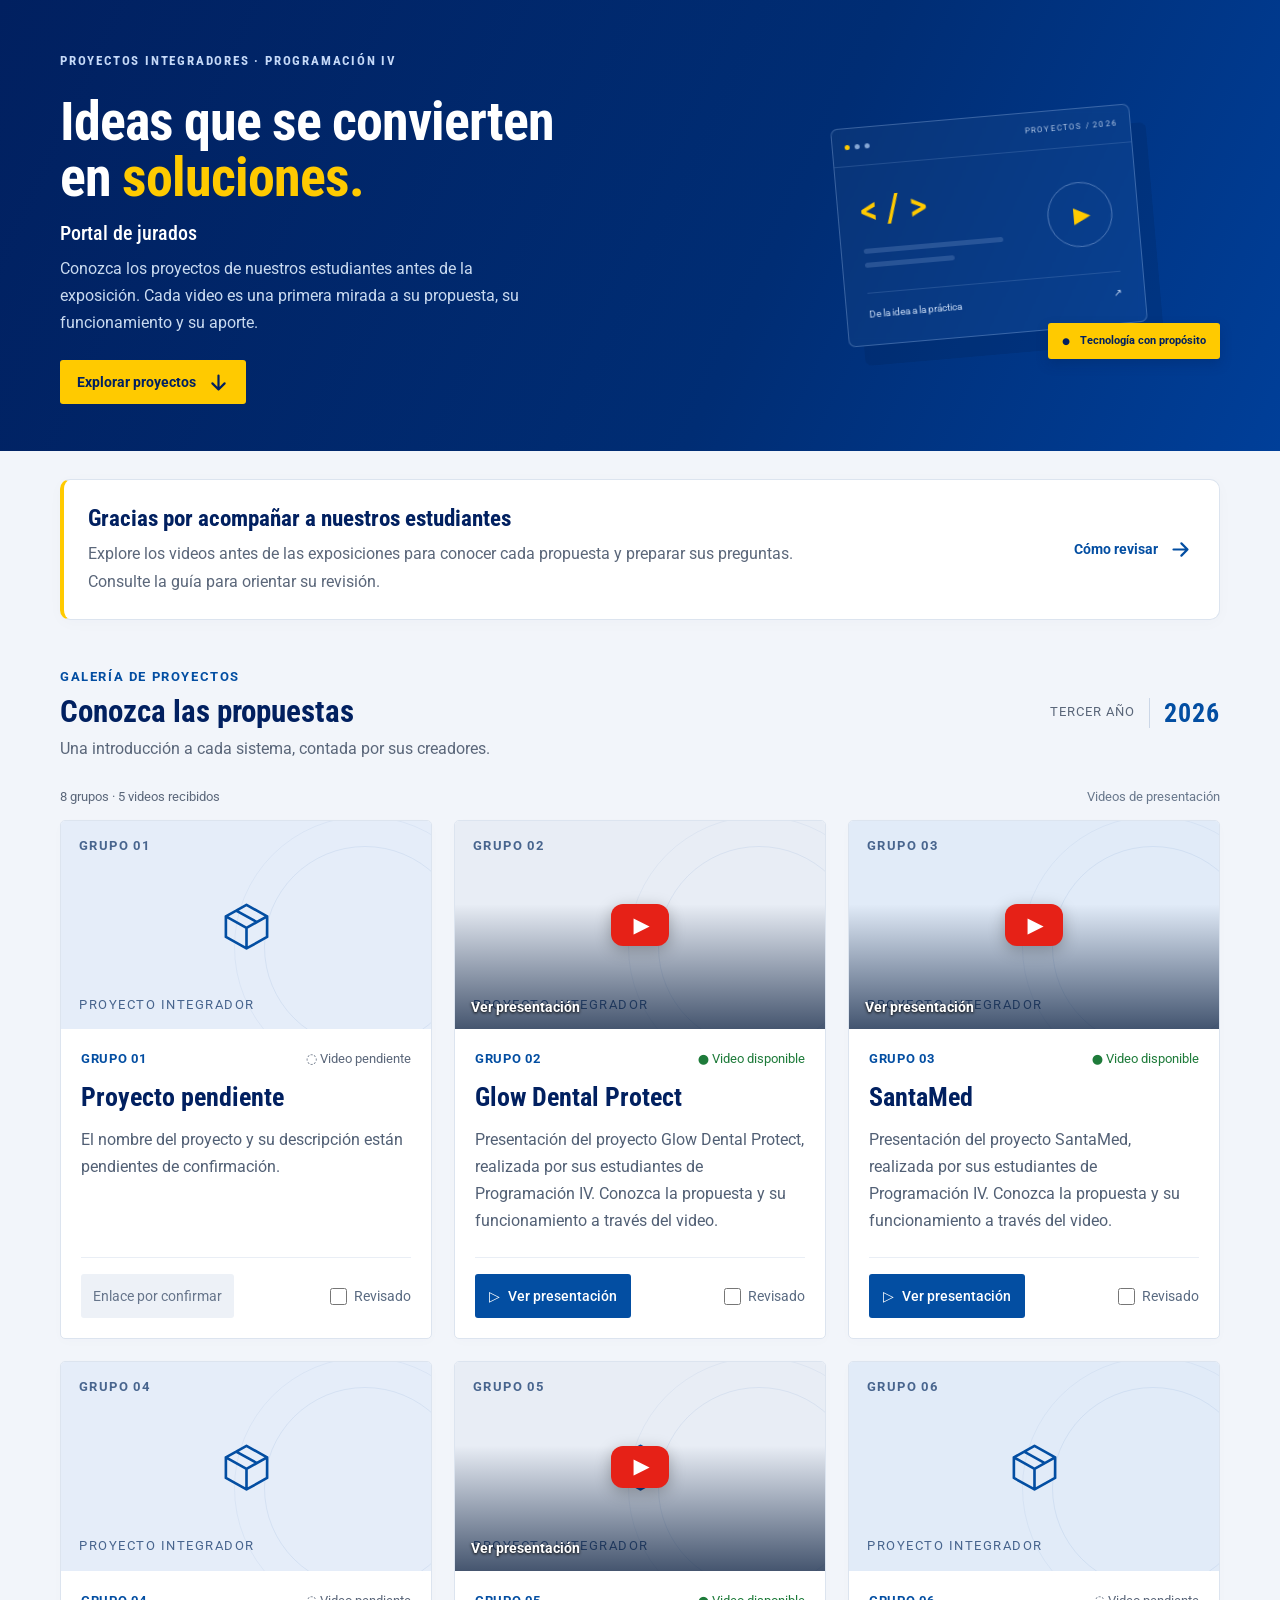
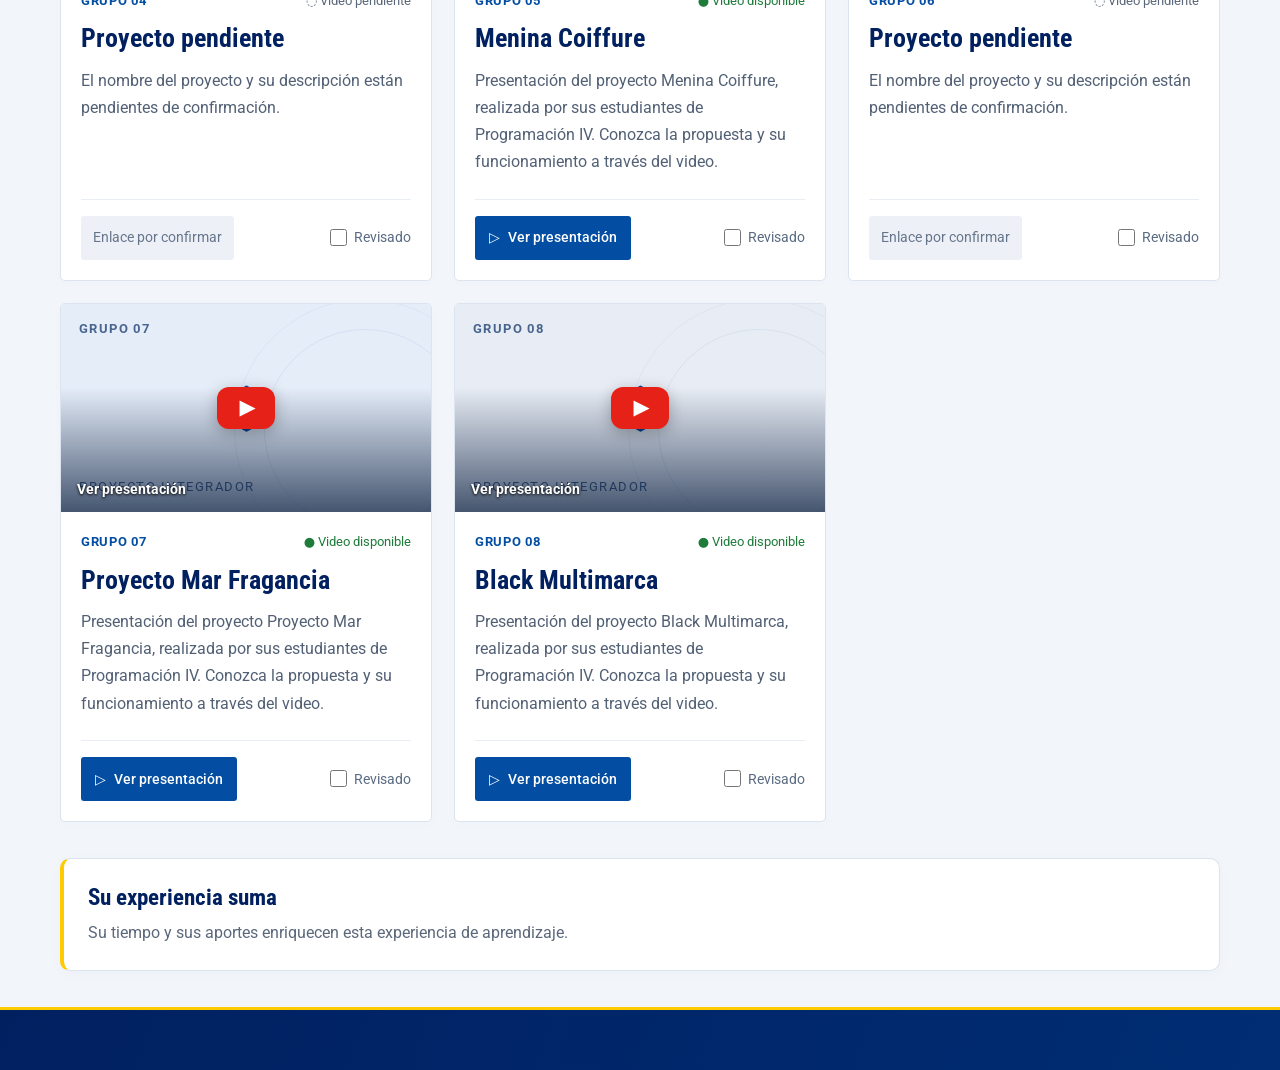
==== index.html @ 8d4a879e "Add files via upload" ====
<!doctype html>
<html lang="es">
  <head>
    <meta charset="utf-8" />
    <meta name="viewport" content="width=device-width,initial-scale=1" />
    <meta name="theme-color" content="#034EA2" />
    <title>Portal de jurados · Programación IV</title>
    <meta
      name="description"
      content="Conozca los proyectos integradores de Programación IV y acceda a los videos de presentación de los estudiantes."
    />
    <link rel="preconnect" href="https://fonts.googleapis.com" />
    <link rel="preconnect" href="https://fonts.gstatic.com" crossorigin />
    <link
      href="https://fonts.googleapis.com/css2?family=Roboto:wght@400;500;700;900&family=Roboto+Condensed:wght@500;700&display=swap"
      rel="stylesheet"
    />
    <link rel="stylesheet" href="style.css" />
    <script src="proyectos.js" defer></script>
    <script src="app.js" defer></script>
  </head>
  <body>
    <a class="skip" href="#proyectos">Ir a los proyectos</a>
    <section class="hero">
      <div class="container hero-in">
        <div class="hero-copy">
          <span class="eyebrow">PROYECTOS INTEGRADORES · PROGRAMACIÓN IV</span>
          <h1>Ideas que se convierten<br />en <em>soluciones.</em></h1>
          <p>Portal de jurados</p>
          <div class="hero-desc">
            Conozca los proyectos de nuestros estudiantes antes de la
            exposición. Cada video es una primera mirada a su propuesta, su
            funcionamiento y su aporte.
          </div>
          <a class="yellow-btn" href="#proyectos"
            >Explorar proyectos
            <svg
              class="button-icon"
              viewBox="0 0 24 24"
              fill="none"
              stroke="currentColor"
              stroke-width="2.5"
              stroke-linecap="round"
              stroke-linejoin="round"
              aria-hidden="true"
              focusable="false"
            >
              <path d="M12 4v16m-7-7 7 7 7-7" /></svg
          ></a>
        </div>
        <div class="hero-art" aria-hidden="true">
          <div class="art-window">
            <div class="window-top">
              <i></i><i></i><i></i><span>PROYECTOS / 2026</span>
            </div>
            <div class="art-content">
              <div class="art-code">&lt; / &gt;</div>
              <div class="art-line long"></div>
              <div class="art-line"></div>
              <div class="art-play">▶</div>
              <div class="art-bottom">
                <span>De la idea a la práctica</span><span>↗</span>
              </div>
            </div>
          </div>
          <div class="art-tag"><span>●</span> Tecnología con propósito</div>
        </div>
      </div>
    </section>
    <main class="container">
      <section class="welcome notice-panel" aria-labelledby="welcomeTitle">
        <div>
          <h2 id="welcomeTitle">
            Gracias por acompañar a nuestros estudiantes
          </h2>
          <p>
            Explore los videos antes de las exposiciones para conocer cada
            propuesta y preparar sus preguntas. Consulte la guía para orientar
            su revisión.
          </p>
        </div>
        <button class="text-button" id="openGuide2">
          Cómo revisar
          <svg
            class="button-icon"
            viewBox="0 0 24 24"
            fill="none"
            stroke="currentColor"
            stroke-width="2.5"
            stroke-linecap="round"
            stroke-linejoin="round"
            aria-hidden="true"
            focusable="false"
          >
            <path d="M4 12h16m-7-7 7 7-7 7" />
          </svg>
        </button>
      </section>
      <section
        id="proyectos"
        class="projects-section"
        aria-labelledby="projectsTitle"
      >
        <div class="section-heading">
          <div>
            <span class="overline">GALERÍA DE PROYECTOS</span>
            <h2 id="projectsTitle">Conozca las propuestas</h2>
            <p>Una introducción a cada sistema, contada por sus creadores.</p>
          </div>
          <span class="edition">TERCER AÑO <span>2026</span></span>
        </div>
        <div class="results-line">
          <span id="resultCount" role="status" aria-live="polite"></span
          ><span>Videos de presentación</span>
        </div>
        <div class="grid" id="grid"></div>
        <div id="empty" class="empty" hidden>
          <span aria-hidden="true">⌕</span>
          <h3 id="emptyTitle">Aún no hay proyectos</h3>
          <p id="emptyText">
            Las presentaciones aparecerán aquí cuando se agreguen.
          </p>
        </div>
      </section>
      <section class="review-note notice-panel" aria-labelledby="thanksTitle">
        <div>
          <h2 id="thanksTitle">Su experiencia suma</h2>
          <p>
            Su tiempo y sus aportes enriquecen esta experiencia de aprendizaje.
          </p>
        </div>
      </section>
    </main>
    <footer>
      <div class="container footer-in">
        <div class="footer-identity"></div>
      </div>
    </footer>
    <dialog id="guide">
      <div class="dialog-head">
        <span class="overline">PORTAL DE JURADOS</span
        ><button class="close" id="closeGuide" aria-label="Cerrar guía">
          ×
        </button>
      </div>
      <h2>Una guía para su revisión</h2>
      <p>
        Estos tres pasos le ayudarán a conocer cada propuesta y preparar sus
        preguntas.
      </p>
      <ol>
        <li>
          <b>Conozca la propuesta.</b><br />Lea la introducción para identificar
          el problema y a quién está dirigida la solución.
        </li>
        <li>
          <b>Explore el video.</b><br />Observe cómo funciona el sistema y qué
          beneficios ofrece.
        </li>
        <li>
          <b>Prepare sus preguntas.</b><br />Considere su utilidad, facilidad de
          uso y aporte para los usuarios o las empresas.
        </li>
      </ol>
      <div class="guide-note">
        No necesita ser especialista en informática. Su perspectiva profesional
        es valiosa para evaluar la aplicación de cada propuesta.
      </div>
      <p class="small">
        La marca «Revisado» es un recordatorio personal que se guarda únicamente
        en este navegador.
      </p>
      <button class="primary-btn" id="doneGuide">
        Entendido, ver proyectos
      </button>
    </dialog>
    <dialog id="videoDialog">
      <div class="dialog-head">
        <span class="overline">VIDEO DE PRESENTACIÓN</span
        ><button class="close" id="closeVideo" aria-label="Cerrar video">
          ×
        </button>
      </div>
      <h2 id="videoTitle"></h2>
      <div id="player"></div>
      <p id="videoDescription"></p>
      <a
        id="youtubeLink"
        target="_blank"
        rel="noopener noreferrer"
        class="primary-btn"
        >Abrir en YouTube ↗</a
      >
      <p class="small">
        Si el video no permite reproducción aquí, ábralo en YouTube.
      </p>
    </dialog>
  </body>
</html>
---- style.css ----
:root {
  --blue: #034ea2;
  --navy: #012060;
  --deep: #002d74;
  --yellow: #ffca00;
  --bg: #f2f5fa;
  --ink: #1a2333;
  --muted: #5b677a;
  --line: #dce4ef;
  --cond: "Roboto Condensed", "Roboto", sans-serif;
  --sans: "Roboto", system-ui, sans-serif;
}
* {
  box-sizing: border-box;
}
html {
  scroll-behavior: smooth;
  scroll-padding-top: 28px;
}
body {
  margin: 0;
  background: var(--bg);
  color: var(--ink);
  font: 15px/1.6 var(--sans);
}
button,
input,
a {
  -webkit-tap-highlight-color: transparent;
}
button,
input {
  font: inherit;
}
button,
a {
  touch-action: manipulation;
}
button {
  cursor: pointer;
}
a {
  color: inherit;
  text-decoration: none;
}
button:focus-visible,
a:focus-visible,
input:focus-visible {
  outline: 3px solid #c88c00;
  outline-offset: 4px;
}
button:disabled {
  cursor: default;
}
button {
  border: 0;
}
button:active:not(:disabled) {
  transform: translateY(1px);
}
[hidden] {
  display: none !important;
}
.container {
  width: min(1160px, calc(100% - 64px));
  margin-inline: auto;
}
.hero {
  background: linear-gradient(115deg, var(--navy), var(--deep) 60%, #003f99);
  color: #fff;
  overflow: hidden;
}
.hero-in {
  min-height: 391px;
  padding-block: 47px;
  display: grid;
  grid-template-columns: 1.4fr 1fr;
  gap: 50px;
  align-items: center;
}
.eyebrow {
  font: 700 12px var(--cond);
  letter-spacing: 1.8px;
  color: #c5d9f8;
}
.hero h1 {
  font: 700 54px/1.04 var(--cond);
  letter-spacing: -1px;
  margin: 21px 0 15px;
}
.hero h1 em {
  font-style: normal;
  color: var(--yellow);
}
.hero-copy > p {
  font: 500 20px var(--cond);
  margin: 0 0 10px;
}
.hero-desc {
  max-width: 490px;
  color: #c9daf0;
  line-height: 1.7;
  font-size: 14px;
}
.yellow-btn {
  display: inline-flex;
  align-items: center;
  gap: 35px;
  background: var(--yellow);
  color: var(--navy);
  font-weight: 700;
  font-size: 13px;
  padding: 11px 17px;
  border-radius: 3px;
  margin-top: 24px;
}
.hero-art {
  height: 280px;
  position: relative;
  display: grid;
  place-items: center;
}
.art-ring {
  position: absolute;
  width: 330px;
  height: 330px;
  border: 40px solid #ffca000b;
  border-radius: 50%;
  right: -65px;
  top: -20px;
}
.art-window {
  width: 300px;
  background: #ffffff08;
  border: 1px solid #91b2e05c;
  border-radius: 7px;
  transform: rotate(-5deg);
  box-shadow: 15px 20px 0 #001c4e30;
  overflow: hidden;
  backdrop-filter: blur(4px);
}
.window-top {
  display: flex;
  gap: 5px;
  align-items: center;
  padding: 12px;
  border-bottom: 1px solid #91b2e033;
}
.window-top i {
  width: 5px;
  height: 5px;
  border-radius: 100%;
  background: #87a8d5;
}
.window-top i:first-child {
  background: var(--yellow);
}
.window-top span {
  font-size: 8px;
  letter-spacing: 1.2px;
  margin-left: auto;
  color: #b3c8e6;
}
.art-content {
  padding: 22px;
  position: relative;
}
.art-code {
  font: 500 39px var(--cond);
  color: var(--yellow);
  margin-bottom: 15px;
}
.art-line {
  height: 5px;
  width: 90px;
  background: #87a8d540;
  border-radius: 5px;
  margin-bottom: 9px;
}
.art-line.long {
  width: 140px;
}
.art-play {
  position: absolute;
  right: 25px;
  top: 35px;
  border: 1px solid #a7c4ed73;
  border-radius: 50%;
  width: 65px;
  height: 65px;
  display: grid;
  place-items: center;
  font-size: 22px;
  padding-left: 4px;
  color: var(--yellow);
}
.art-bottom {
  display: flex;
  justify-content: space-between;
  margin-top: 25px;
  border-top: 1px solid #91b2e033;
  padding-top: 13px;
  color: #c4d7f2;
  font-size: 10px;
}
.art-tag {
  position: absolute;
  bottom: 7px;
  right: 0;
  background: var(--yellow);
  color: var(--navy);
  padding: 9px 14px;
  font-size: 11px;
  font-weight: 700;
  box-shadow: 0 5px 12px #00225644;
  border-radius: 3px;
}
.art-tag span {
  font-size: 9px;
  margin-right: 7px;
}
.welcome {
  margin-top: 28px;
  padding: 21px 24px;
  background: #fff;
  border-left: 4px solid var(--yellow);
  display: flex;
  align-items: center;
  gap: 18px;
  box-shadow: 0 3px 16px #01206006;
  border-radius: 3px;
}
.info-icon {
  background: #e6eef8;
  color: var(--blue);
  width: 36px;
  height: 36px;
  border-radius: 50%;
  flex-shrink: 0;
  display: grid;
  place-items: center;
  font-weight: 700;
  font-family: serif;
  font-size: 20px;
}
.welcome h2 {
  font: 700 20px var(--cond);
  color: var(--navy);
  margin: 0 0 4px;
}
.welcome p {
  font-size: 13px;
  color: var(--muted);
  margin: 0;
  max-width: 740px;
}
.text-button {
  background: none;
  color: var(--blue);
  white-space: nowrap;
  font-size: 12px;
  font-weight: 700;
  margin-left: auto;
}
.text-button span {
  margin-left: 10px;
}
.projects-section {
  padding-top: 43px;
}
.section-heading {
  display: flex;
  justify-content: space-between;
  align-items: center;
  margin-bottom: 24px;
}
.overline {
  font: 700 10px var(--sans);
  letter-spacing: 1.6px;
  color: var(--blue);
}
.section-heading h2 {
  font: 700 31px var(--cond);
  color: var(--navy);
  margin: 5px 0;
}
.section-heading p {
  color: var(--muted);
  font-size: 13px;
  margin: 0;
}
.edition {
  font-size: 10px;
  letter-spacing: 1px;
  color: var(--muted);
  display: flex;
  align-items: center;
  gap: 14px;
}
.edition span {
  border-left: 1px solid #ccd7e7;
  padding-left: 14px;
  font: 700 26px var(--cond);
  color: var(--blue);
}
.demo-note {
  background: #fff8df;
  border: 1px solid #f1df9d;
  border-radius: 3px;
  padding: 11px 14px;
  display: flex;
  gap: 10px;
  color: #6b5300;
  font-size: 12px;
  margin-bottom: 22px;
}
.demo-note > span:first-child {
  font-size: 19px;
  line-height: 1;
}
.toolbar {
  display: flex;
  justify-content: space-between;
  gap: 18px;
  align-items: center;
}
.search {
  position: relative;
  width: 380px;
}
.search svg {
  position: absolute;
  left: 13px;
  top: 14px;
  width: 17px;
  height: 17px;
  color: #63748b;
}
.search input {
  width: 100%;
  padding: 12px 14px 12px 40px;
  border: 1px solid #cdd8e7;
  border-radius: 4px;
  color: var(--ink);
  font-size: 13px;
  background: white;
}
.filters {
  display: flex;
  background: #e6ecf5;
  border-radius: 4px;
  padding: 4px;
  gap: 3px;
}
.filter {
  padding: 8px 16px;
  border-radius: 3px;
  background: transparent;
  color: var(--muted);
  font-size: 12px;
}
.filter.selected {
  background: white;
  color: var(--blue);
  font-weight: 700;
  box-shadow: 0 1px 5px #01206012;
}
.results-line {
  display: flex;
  justify-content: space-between;
  font-size: 11px;
  color: var(--muted);
  margin: 18px 0 13px;
}
.results-line > span:last-child {
  color: #69788c;
}
.grid {
  display: grid;
  grid-template-columns: repeat(3, minmax(0, 1fr));
  gap: 22px;
}
.project-card {
  background: white;
  border: 1px solid var(--line);
  border-radius: 5px;
  overflow: hidden;
  display: flex;
  flex-direction: column;
  box-shadow: 0 3px 12px #01206004;
  transition:
    box-shadow 0.2s,
    transform 0.2s;
}
.project-card:hover {
  box-shadow: 0 8px 25px #01206012;
  transform: translateY(-3px);
}
.project-visual {
  height: 170px;
  background: #e5edf9;
  position: relative;
  display: grid;
  place-items: center;
  color: var(--blue);
  overflow: hidden;
}
.project-visual:after {
  content: "";
  width: 200px;
  height: 200px;
  position: absolute;
  border: 1px solid #034ea214;
  border-radius: 50%;
  right: -35px;
  top: 25px;
}
.project-visual:before {
  content: "";
  width: 260px;
  height: 260px;
  position: absolute;
  border: 1px solid #034ea20e;
  border-radius: 50%;
  right: -65px;
  top: -5px;
}
.visual-2 {
  background: #e8edf5;
}
.visual-0 {
  background: #e1ebf8;
}
.project-number {
  position: absolute;
  top: 15px;
  left: 18px;
  font-size: 9px;
  font-weight: 700;
  letter-spacing: 1.4px;
  color: #48658e;
}
.project-icon {
  width: 55px;
  height: 55px;
  position: relative;
  z-index: 1;
}
.visual-label {
  position: absolute;
  bottom: 14px;
  left: 18px;
  font-size: 9px;
  letter-spacing: 1.5px;
  color: #48658e;
}
.example-tag {
  position: absolute;
  right: 14px;
  top: 13px;
  font-size: 9px;
  color: #4a6487;
  background: #ffffffa6;
  padding: 2px 7px;
  border-radius: 2px;
}
.project-body {
  padding: 20px;
  display: flex;
  flex-direction: column;
  flex: 1;
}
.project-meta {
  font-size: 9px;
  font-weight: 700;
  letter-spacing: 0.7px;
  color: var(--blue);
  display: flex;
  gap: 8px;
  justify-content: space-between;
  align-items: center;
}
.status {
  font-size: 10px;
  letter-spacing: 0;
  font-weight: 400;
  color: var(--muted);
}
.status.available {
  color: #1e7b3a;
}
.project-body h3 {
  font: 700 23px/1.15 var(--cond);
  color: var(--navy);
  margin: 11px 0 8px;
}
.members {
  font-size: 11px;
  color: var(--muted);
  margin: 0 0 16px;
  padding-bottom: 15px;
  border-bottom: 1px solid #e9eef5;
}
.intro {
  font-size: 13px;
  line-height: 1.7;
  margin: 0 0 23px;
  color: #526075;
  flex: 1;
}
.card-actions {
  border-top: 1px solid #e9eef5;
  padding-top: 16px;
  display: flex;
  justify-content: space-between;
  align-items: center;
  gap: 8px;
}
.primary-btn {
  display: inline-flex;
  justify-content: center;
  align-items: center;
  gap: 8px;
  background: var(--blue);
  color: white;
  padding: 10px 14px;
  border-radius: 3px;
  font-size: 12px;
  font-weight: 500;
}
.primary-btn:hover {
  background: var(--deep);
}
.pending-btn {
  border-radius: 3px;
  background: #edf1f7;
  color: #66758b;
  font-size: 11px;
  padding: 10px 12px;
}
.review-checkbox {
  font-size: 11px;
  color: #596a81;
  display: flex;
  align-items: center;
  gap: 5px;
  cursor: pointer;
  white-space: nowrap;
}
.review-checkbox input {
  width: 14px;
  height: 14px;
  accent-color: var(--blue);
  margin: 0;
}
.review-note {
  display: grid;
  grid-template-columns: 1fr 1fr;
  gap: 60px;
  border-top: 1px solid #d7e1ef;
  margin-top: 43px;
  padding: 29px 0 39px;
  align-items: center;
}
.review-note h2 {
  font: 700 23px var(--cond);
  color: var(--navy);
  margin: 6px 0 0;
}
.review-note p {
  color: var(--muted);
  font-size: 13px;
  margin: 0;
}
.empty {
  text-align: center;
  background: #fff;
  border: 1px dashed #c9d6e8;
  border-radius: 5px;
  padding: 40px 20px;
}
.empty > span {
  font-size: 28px;
  color: var(--blue);
}
.empty h3 {
  font: 700 24px var(--cond);
  color: var(--navy);
  margin: 10px;
}
.empty p {
  font-size: 13px;
  color: var(--muted);
}
footer {
  background: var(--navy);
  border-top: 4px solid var(--yellow);
  color: #b5c9e5;
  font-size: 11px;
}
.footer-in {
  display: flex;
  justify-content: space-between;
  align-items: center;
  gap: 25px;
  padding-block: 26px;
}
.footer-in div b {
  display: block;
  font: 700 17px var(--cond);
  color: white;
  margin-bottom: 3px;
}
.footer-year {
  color: var(--yellow);
  padding-left: 15px;
}
dialog {
  color: var(--ink);
  border: 0;
  border-radius: 7px;
  width: min(590px, calc(100% - 32px));
  max-height: 90vh;
  padding: 27px;
  box-shadow: 0 20px 100px #01206055;
}
dialog::backdrop {
  background: #001536aa;
  backdrop-filter: blur(3px);
}
.dialog-head {
  display: flex;
  justify-content: space-between;
  align-items: center;
}
.close {
  background: #edf2f9;
  border-radius: 50%;
  font-size: 24px;
  line-height: 1;
  width: 34px;
  height: 34px;
  color: var(--navy);
}
dialog h2 {
  font: 700 30px var(--cond);
  color: var(--navy);
  margin: 14px 0;
}
dialog p,
dialog li {
  font-size: 14px;
  color: var(--muted);
}
dialog ol {
  padding-left: 23px;
}
dialog li {
  padding-left: 5px;
  margin-bottom: 17px;
}
dialog li b {
  color: var(--navy);
}
.guide-note {
  background: #edf3fb;
  border-left: 3px solid var(--yellow);
  padding: 15px;
  font-size: 13px;
  color: var(--deep);
}
dialog .small {
  font-size: 11px;
}
.skip {
  position: fixed;
  top: -100px;
  background: var(--yellow);
  z-index: 20;
  padding: 10px;
  color: var(--navy);
}
.skip:focus {
  top: 10px;
}
#videoDialog {
  width: min(850px, calc(100% - 32px));
}
#player iframe {
  width: 100%;
  aspect-ratio: 16/9;
  border: 0;
  background: #001536;
  border-radius: 3px;
}
@media (min-width: 1400px) {
  .hero-in {
    padding-block: 57px;
  }
}
@media (max-width: 1000px) {
  .grid {
    grid-template-columns: repeat(2, minmax(0, 1fr));
  }
  .hero-in {
    gap: 20px;
    grid-template-columns: 1.2fr 1fr;
  }
  .hero h1 {
    font-size: 47px;
  }
  .art-window {
    width: 250px;
  }
  .art-tag {
    font-size: 10px;
  }
  .welcome {
    align-items: flex-start;
  }
  .text-button {
    align-self: center;
  }
  .hero-art {
    overflow: hidden;
  }
  .hero-desc {
    font-size: 13px;
  }
  .project-body h3 {
    min-height: 27px;
  }
}
@media (max-width: 680px) {
  .container {
    width: calc(100% - 36px);
  }
  .hero-in {
    display: block;
    min-height: 0;
    padding-block: 34px 38px;
  }
  .hero-art {
    display: none;
  }
  .hero h1 {
    font-size: 46px;
  }
  .eyebrow {
    font-size: 10px;
  }
  .hero-desc {
    max-width: 440px;
  }
  .welcome {
    padding: 17px;
    gap: 11px;
    flex-wrap: wrap;
  }
  .info-icon {
    display: none;
  }
  .welcome h2 {
    font-size: 19px;
  }
  .text-button {
    margin-left: 0;
    padding-left: 0;
  }
  .section-heading h2 {
    font-size: 28px;
  }
  .edition {
    display: none;
  }
  .projects-section {
    padding-top: 32px;
  }
  .toolbar {
    flex-direction: column;
    align-items: stretch;
    gap: 12px;
  }
  .search {
    width: 100%;
  }
  .filters {
    align-self: flex-start;
  }
  .grid {
    grid-template-columns: 1fr;
  }
  .project-visual {
    height: 180px;
  }
  .project-body h3 {
    font-size: 24px;
    min-height: 0;
  }
  .card-actions {
    gap: 15px;
  }
  .review-note {
    grid-template-columns: 1fr;
    gap: 14px;
    padding-block: 25px 30px;
    margin-top: 32px;
  }
  .footer-in {
    align-items: flex-start;
    flex-direction: column;
    gap: 14px;
  }
  .results-line {
    font-size: 10px;
  }
  .project-body {
    padding: 21px;
  }
  .intro {
    font-size: 14px;
  }
  .demo-note {
    font-size: 11px;
  }
  dialog {
    padding: 22px;
  }
}
@media (prefers-reduced-motion: reduce) {
  html {
    scroll-behavior: auto;
  }
  .project-card {
    transition: none;
  }
  .project-card:hover {
    transform: none;
  }
}

/* Miniaturas de YouTube en las tarjetas */
.project-visual.has-thumbnail {
  height: auto;
  aspect-ratio: 16/9;
}
.thumbnail-watch {
  position: absolute;
  inset: 0;
  width: 100%;
  height: 100%;
  padding: 0;
  background: transparent;
  color: white;
  z-index: 2;
  overflow: hidden;
}
.thumbnail-watch:active:not(:disabled) {
  transform: none;
}
.thumbnail-watch:focus-visible {
  outline: 4px solid var(--yellow);
  outline-offset: -4px;
}
.video-thumbnail {
  display: block;
  width: 100%;
  height: 100%;
  object-fit: cover;
}
.thumbnail-shade {
  position: absolute;
  inset: 0;
  background: linear-gradient(transparent 40%, #001536b3);
}
.thumbnail-play {
  position: absolute;
  left: 50%;
  top: 50%;
  transform: translate(-50%, -50%);
  display: grid;
  place-items: center;
  padding-left: 3px;
  width: 58px;
  height: 42px;
  border-radius: 12px;
  background: #e62117;
  color: white;
  font-size: 21px;
  box-shadow: 0 4px 16px #0004;
  transition: background 0.2s;
}
.thumbnail-watch:hover .thumbnail-play {
  background: #ff0000;
}
.thumbnail-caption {
  position: absolute;
  left: 16px;
  bottom: 11px;
  font-size: 12px;
  font-weight: 700;
  text-shadow: 0 1px 3px #000;
}
@media (prefers-reduced-motion: reduce) {
  .thumbnail-play {
    transition: none;
  }
}
.project-visual {
  height: auto;
  aspect-ratio: 16 / 9;
}

/* Lectura y cierre institucional */
body {
  font-size: 16px;
}
.hero-desc,
.welcome p,
.section-heading p,
.intro,
.empty p,
dialog p,
dialog li,
.guide-note {
  font-size: 16px;
  line-height: 1.7;
}
.yellow-btn,
.text-button,
.primary-btn,
.pending-btn,
.review-checkbox,
.thumbnail-caption {
  font-size: 14px;
}
.eyebrow,
.overline,
.edition,
.results-line,
.project-number,
.visual-label,
.project-meta,
.status {
  font-size: 13px;
}
.project-meta {
  flex-wrap: wrap;
  row-gap: 5px;
}
.project-body h3 {
  font-size: 26px;
  line-height: 1.25;
  margin-bottom: 12px;
}
.welcome h2 {
  font-size: 23px;
  line-height: 1.3;
}
dialog .small {
  font-size: 13px;
  line-height: 1.65;
}
.card-actions {
  flex-wrap: wrap;
  row-gap: 14px;
}
.review-checkbox {
  gap: 7px;
}
.review-checkbox input {
  width: 17px;
  height: 17px;
}
.primary-btn,
.pending-btn {
  min-height: 44px;
}
.project-visual {
  height: auto;
  aspect-ratio: 16 / 9;
}
.review-note {
  display: flex;
  align-items: center;
  gap: 22px;
  margin: 44px 0;
  padding: 30px 32px;
  border: 1px solid #dbe5f3;
  border-left: 4px solid var(--yellow);
  border-radius: 10px;
}
.thanks-symbol {
  display: grid;
  place-items: center;
  flex-shrink: 0;
  width: 54px;
  height: 54px;
  border-radius: 50%;
  background: #e0ebfa;
  color: var(--blue);
}
.thanks-symbol svg {
  width: 28px;
  height: 28px;
}
.review-note h2 {
  margin: 0 0 7px;
  font-size: 27px;
  line-height: 1.25;
}
.review-note p {
  font-size: 16px;
  line-height: 1.7;
  max-width: 760px;
}
footer {
  background: linear-gradient(110deg, #012060, #002d74);
  border-top: 0;
  position: relative;
  font-size: 14px;
}
footer::before {
  content: "";
  display: block;
  height: 3px;
  background: #ffca00;
}
.footer-in {
  padding-block: 30px;
  gap: 26px;
}
.footer-identity {
  display: flex;
  align-items: center;
  gap: 16px;
  min-width: 0;
}
.footer-monogram {
  display: grid;
  place-items: center;
  flex-shrink: 0;
  width: 48px;
  height: 48px;
  border-radius: 10px;
  color: var(--yellow);
  font: 700 45px var(--cond);
}
.footer-in .footer-identity b {
  font-size: 23px;
  margin-bottom: 4px;
  letter-spacing: 0.2px;
}
.footer-institution {
  display: block;
  color: #d0def1;
  font-size: 14px;
  line-height: 1.6;
}
.footer-edition {
  display: flex;
  align-items: center;
  flex-shrink: 0;
  gap: 14px;
  color: #e1eaf7;
  font-size: 14px;
}
.footer-year {
  display: inline-flex;
  align-items: center;
  justify-content: center;
  padding: 5px 12px;
  border-radius: 6px;
  color: var(--yellow);
  font-weight: 700;
  font-size: 15px;
}
@media (max-width: 1000px) {
  .footer-in {
    flex-wrap: wrap;
  }
}
@media (max-width: 680px) {
  .review-note {
    align-items: flex-start;
    gap: 15px;
    padding: 24px 20px;
    margin-block: 32px;
  }
  .thanks-symbol {
    width: 40px;
    height: 40px;
  }
  .thanks-symbol svg {
    width: 22px;
    height: 22px;
  }
  .review-note h2 {
    font-size: 25px;
  }
  .footer-in {
    gap: 22px;
    padding-block: 26px;
  }
  .footer-identity {
    align-items: flex-start;
    gap: 13px;
  }
  .footer-institution {
    max-width: 260px;
  }
  .footer-edition {
    flex-wrap: wrap;
  }
}

.yellow-btn,
.text-button {
  display: inline-flex;
  align-items: center;
  justify-content: center;
  gap: 12px;
  line-height: 1.4;
  min-height: 44px;
}
.button-icon {
  display: block;
  width: 21px;
  height: 21px;
  flex: 0 0 21px;
  pointer-events: none;
}

.welcome.notice-panel,
.review-note.notice-panel {
  display: flex;
  align-items: center;
  gap: 18px;
  padding: 24px;
  background: #fff;
  border: 1px solid var(--line);
  border-left: 4px solid var(--yellow);
  border-radius: 10px;
  box-shadow: 0 3px 16px #01206006;
}
.welcome.notice-panel {
  margin: 28px 0 0;
}
.review-note.notice-panel {
  margin: 36px 0;
}
.notice-panel > div:not(.notice-icon) {
  flex: 1;
  min-width: 0;
}
.notice-panel h2 {
  margin: 0 0 6px;
  color: var(--navy);
  font: 700 23px/1.3 var(--cond);
}
.notice-panel p {
  margin: 0;
  font-size: 16px;
  line-height: 1.7;
  color: var(--muted);
  max-width: 740px;
}
.notice-icon {
  display: grid;
  place-items: center;
  flex: 0 0 40px;
  width: 40px;
  height: 40px;
  border-radius: 50%;
  background: #e6eef8;
  color: var(--blue);
}
.notice-icon svg {
  width: 22px;
  height: 22px;
  display: block;
}
.notice-panel .text-button {
  flex-shrink: 0;
  margin-left: auto;
  padding-inline: 4px;
}
@media (max-width: 680px) {
  .welcome.notice-panel,
  .review-note.notice-panel {
    padding: 20px;
    gap: 14px;
    align-items: flex-start;
    flex-wrap: wrap;
  }
  .notice-panel > div:not(.notice-icon) {
    flex-basis: calc(100% - 54px);
  }
  .notice-panel .text-button {
    margin-left: 54px;
  }
  .notice-panel h2 {
    font-size: 23px;
  }
}
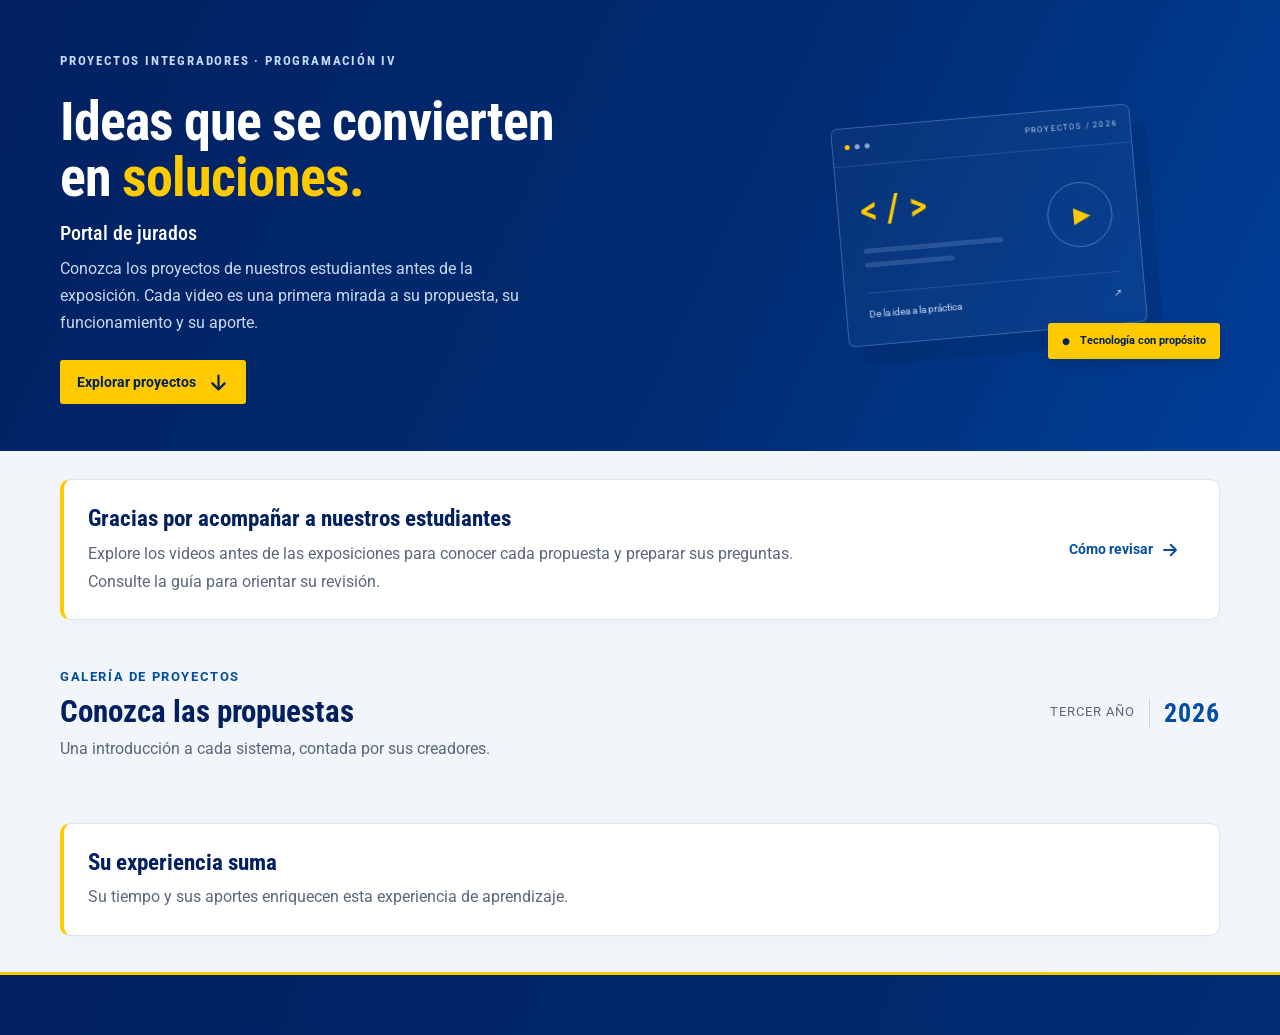
==== commit afb27ba4: "Update index.html" ====
--- a/index.html
+++ b/index.html
@@ -109,10 +109,6 @@
           </div>
           <span class="edition">TERCER AÑO <span>2026</span></span>
         </div>
-        <div class="results-line">
-          <span id="resultCount" role="status" aria-live="polite"></span
-          ><span>Videos de presentación</span>
-        </div>
         <div class="grid" id="grid"></div>
         <div id="empty" class="empty" hidden>
           <span aria-hidden="true">⌕</span>
--- a/style.css
+++ b/style.css
@@ -1203,3 +1203,32 @@
     font-size: 23px;
   }
 }
+.welcome.notice-panel .text-button {
+  display: inline-flex;
+  align-items: center;
+  justify-content: center;
+  gap: 8px;
+  padding: 10px 16px;
+  border-radius: 8px;
+  color: var(--blue);
+  font-size: 14px;
+  font-weight: 700;
+  line-height: 1.4;
+}
+
+.welcome .text-button .button-icon {
+  width: 18px;
+  height: 18px;
+  flex: 0 0 18px;
+}
+
+.welcome .text-button:hover {
+  background: #dfeafb;
+}
+
+@media (max-width: 680px) {
+  .welcome.notice-panel .text-button {
+    margin-left: 0;
+    align-self: flex-start;
+  }
+}
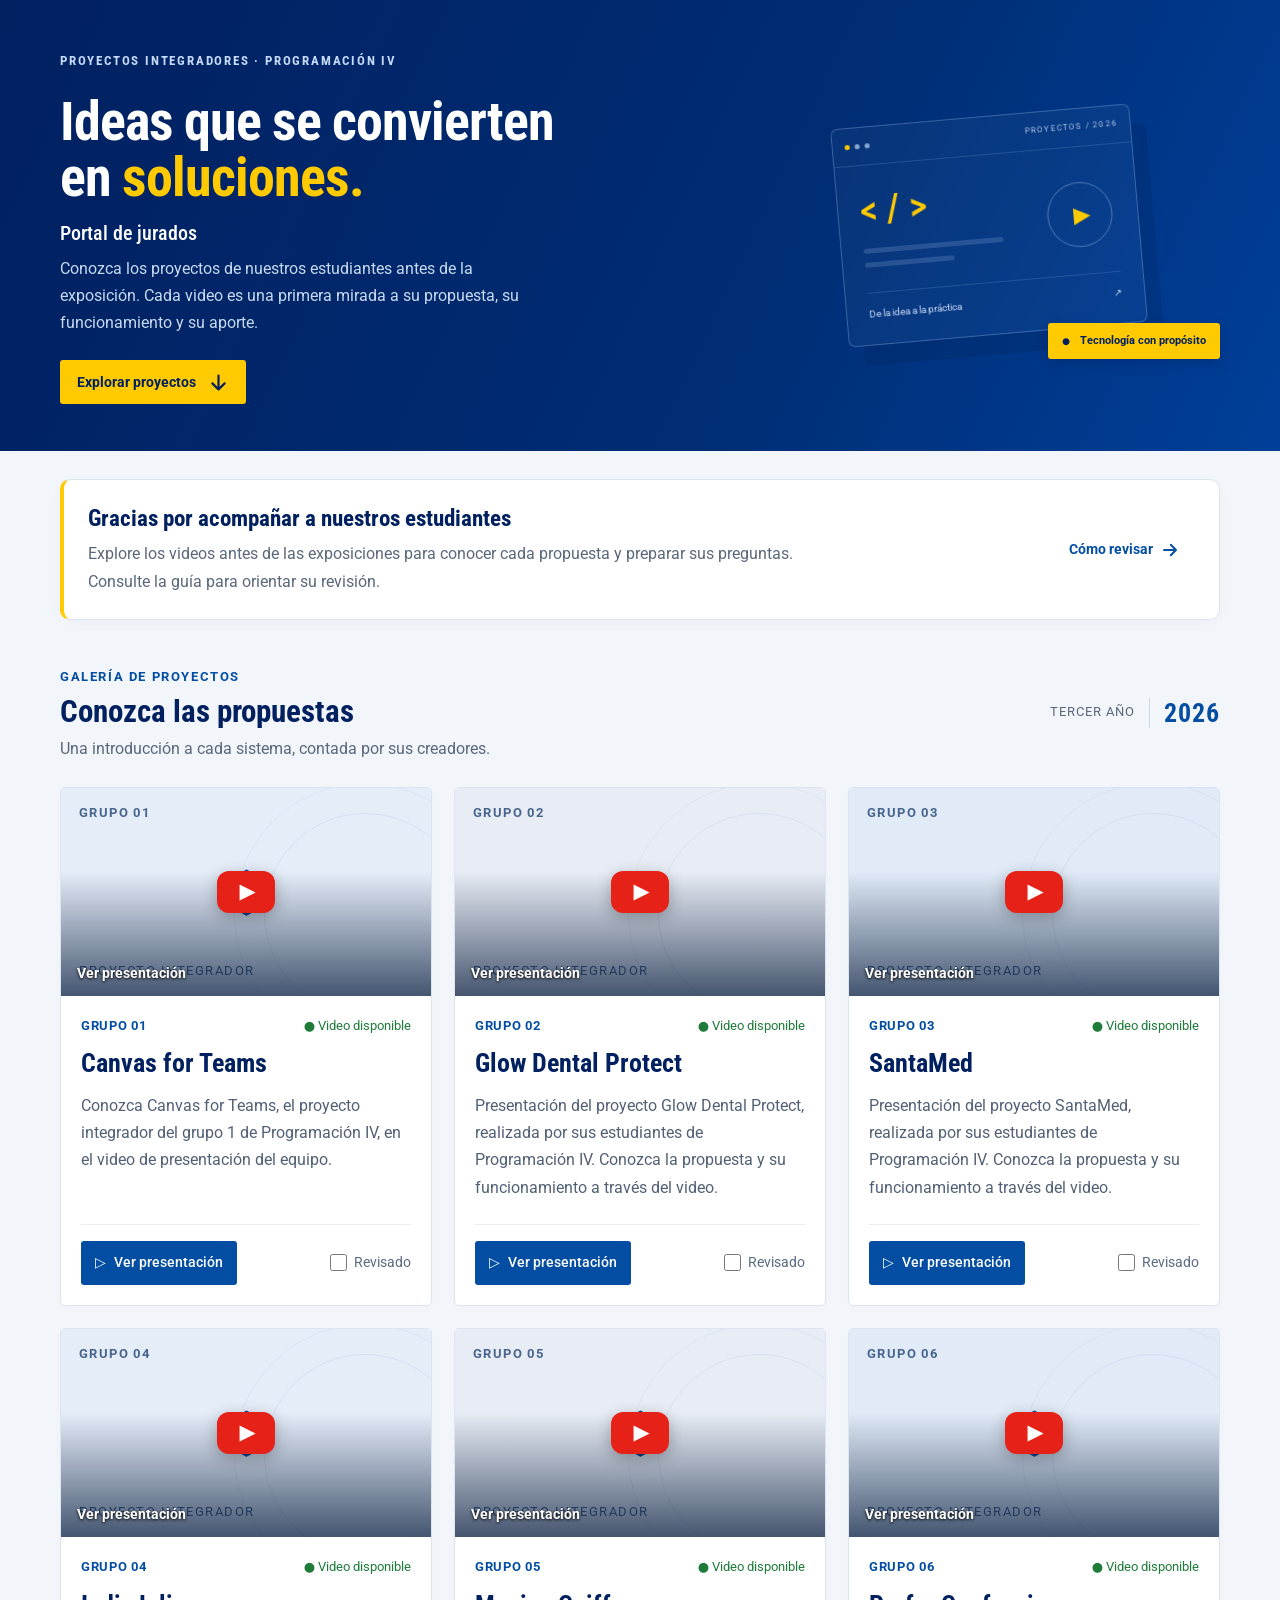
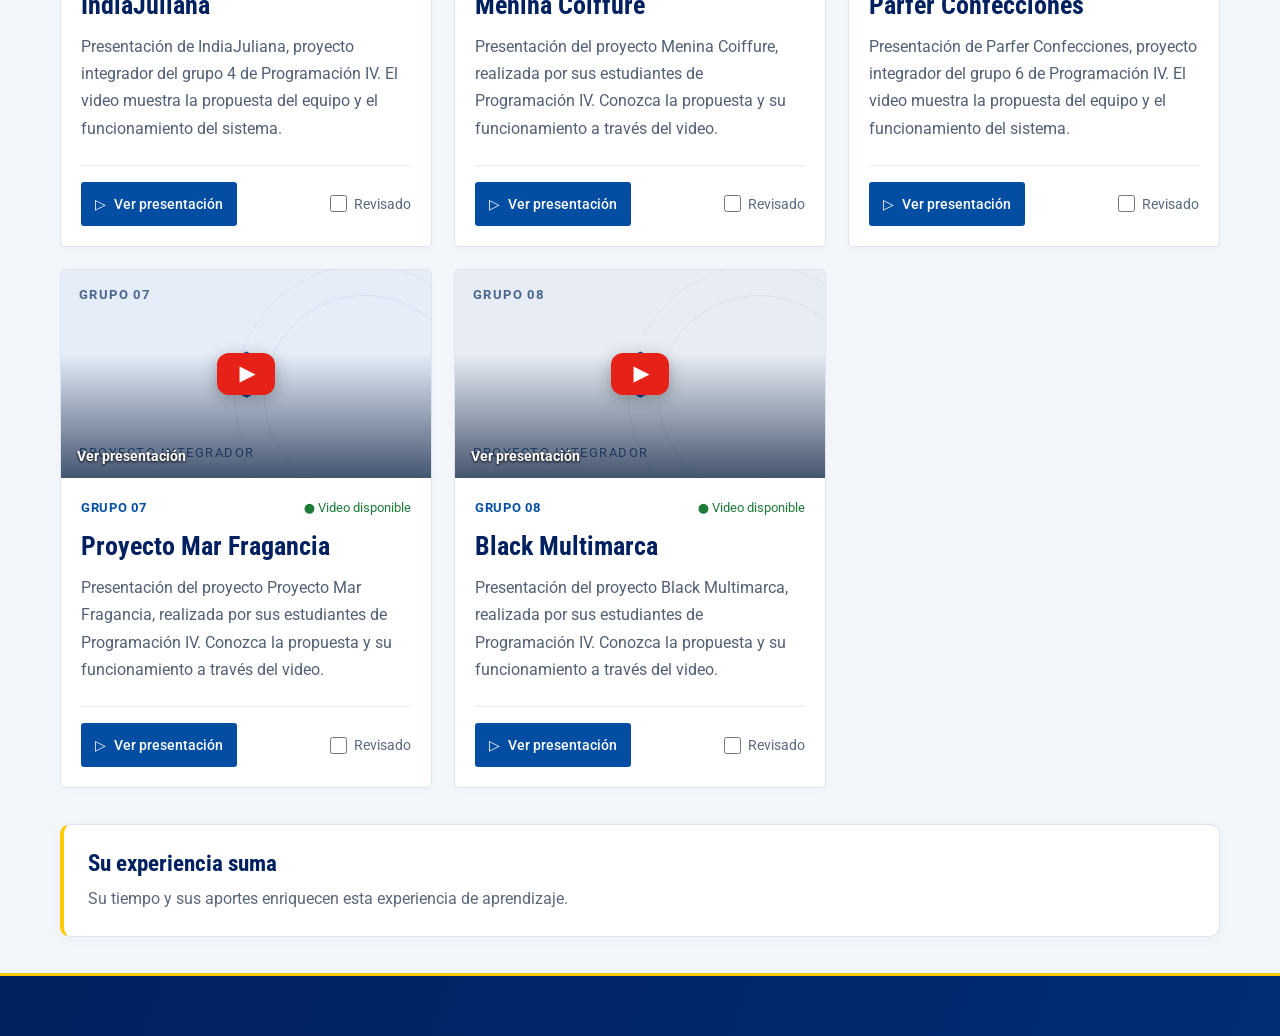
==== commit 9636db2d: "Update index.html" ====
--- a/index.html
+++ b/index.html
@@ -5,6 +5,7 @@
     <meta name="viewport" content="width=device-width,initial-scale=1" />
     <meta name="theme-color" content="#034EA2" />
     <title>Portal de jurados · Programación IV</title>
+    <link rel="icon" type="image/svg+xml" href="./favicon.svg">
     <meta
       name="description"
       content="Conozca los proyectos integradores de Programación IV y acceda a los videos de presentación de los estudiantes."
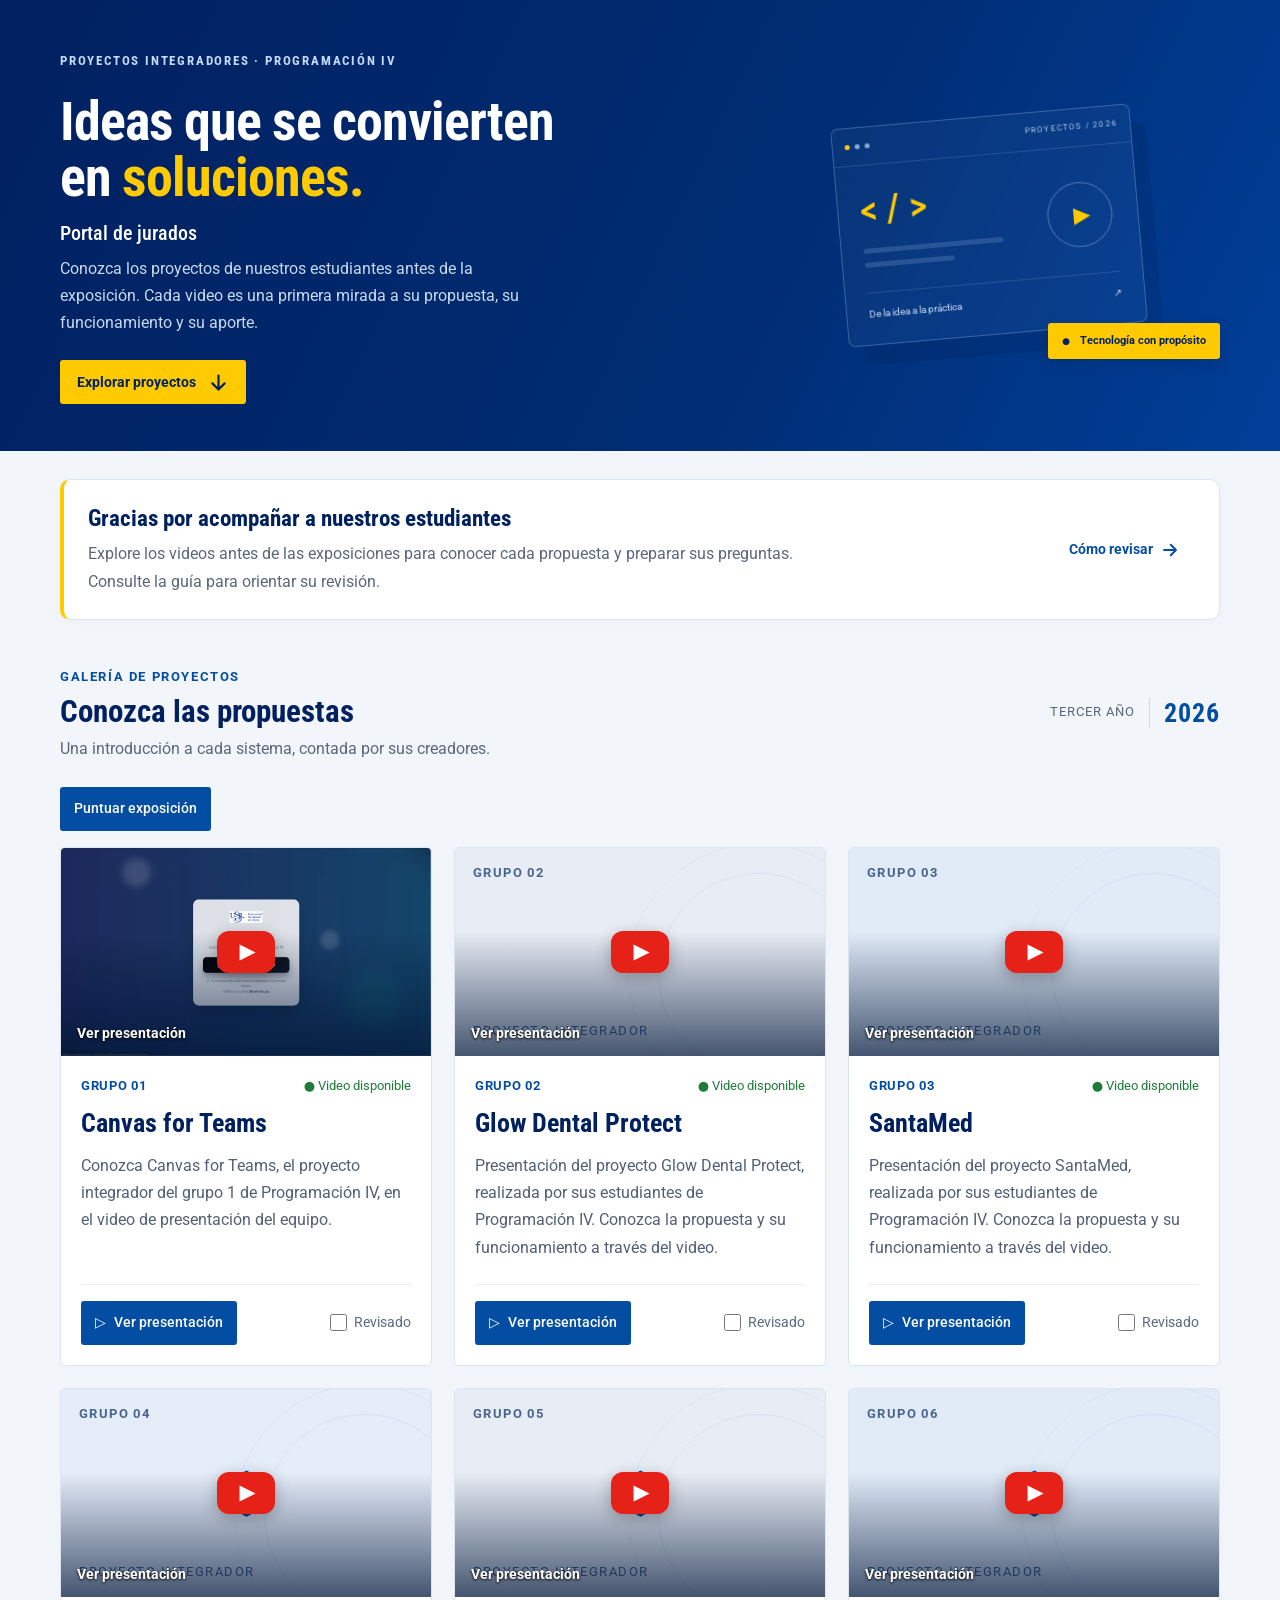
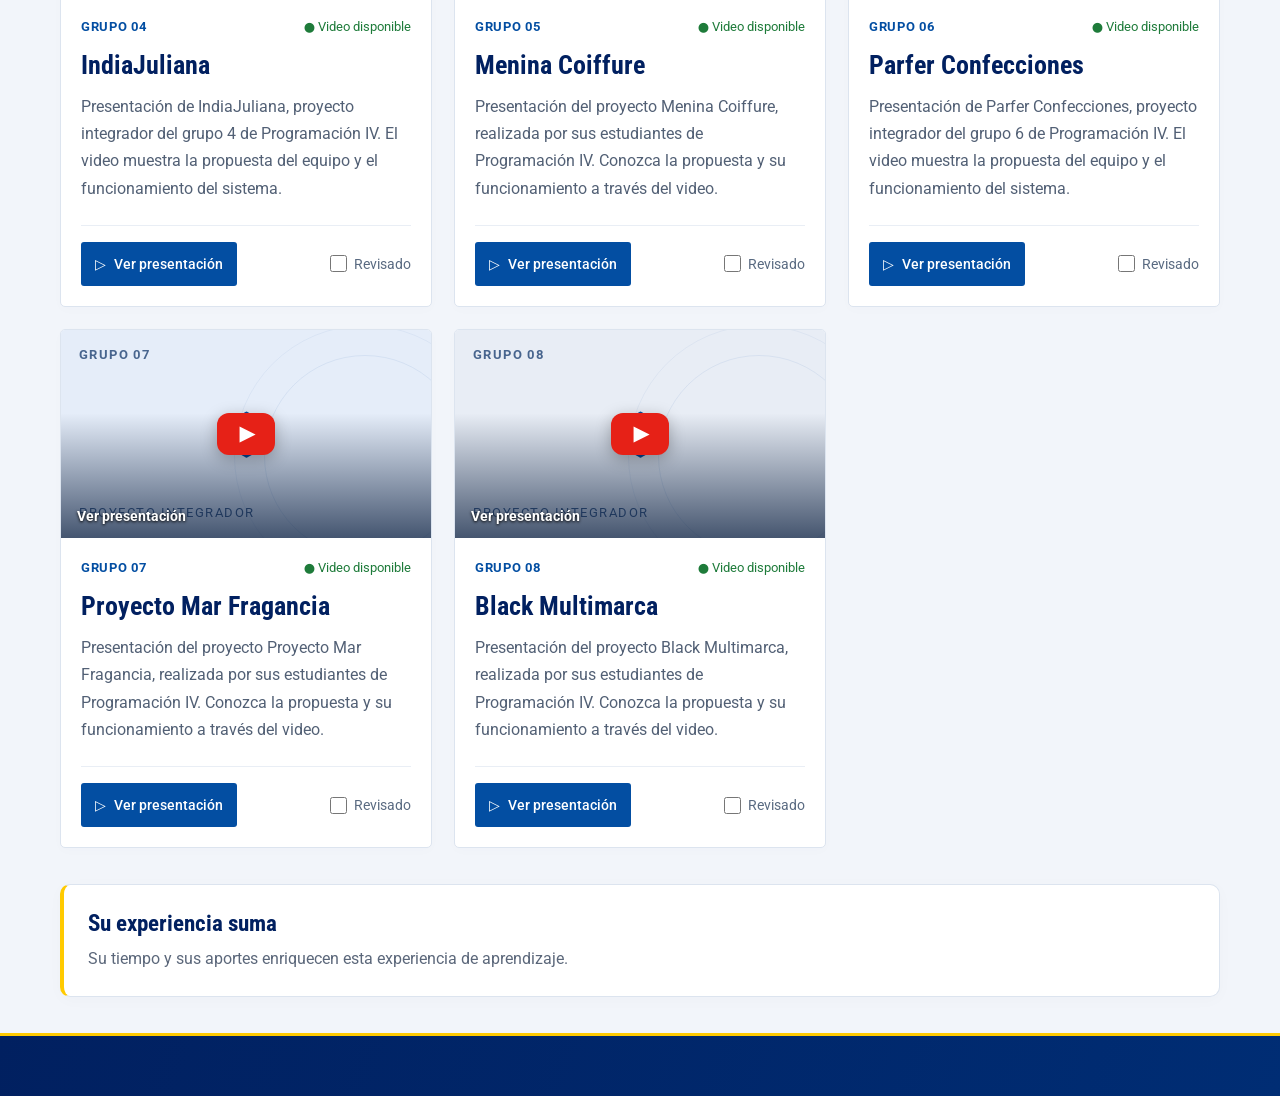
==== commit 134755ee: "Update index.html" ====
--- a/index.html
+++ b/index.html
@@ -110,6 +110,11 @@
           </div>
           <span class="edition">TERCER AÑO <span>2026</span></span>
         </div>
+        <button type="button" class="primary-btn"
+                style="margin-bottom: 16px;"
+                onclick="document.getElementById('puntuarDialog').showModal()">
+          Puntuar exposición
+        </button>
         <div class="grid" id="grid"></div>
         <div id="empty" class="empty" hidden>
           <span aria-hidden="true">⌕</span>
@@ -192,5 +197,20 @@
         Si el video no permite reproducción aquí, ábralo en YouTube.
       </p>
     </dialog>
+    <dialog id="puntuarDialog" aria-labelledby="puntuarTitulo">
+      <div class="dialog-head">
+        <h2 id="puntuarTitulo">Puntuar exposición</h2>
+        <form method="dialog">
+          <button type="submit" class="close" aria-label="Cerrar">×</button>
+        </form>
+      </div>
+    
+      <iframe
+        src="https://docs.google.com/forms/d/e/1FAIpQLSdR0ZYP8LCxGL1gY2NQ-VBDWUqd1SmcbqAQcrM-Mvo_Klw4vw/viewform?embedded=true"
+        title="Formulario de evaluación de exposiciones"
+        loading="lazy"
+        style="display: block; width: 100%; height: 65dvh; border: 0;">
+      </iframe>
+    </dialog>
   </body>
 </html>
--- a/style.css
+++ b/style.css
@@ -1232,3 +1232,36 @@
     align-self: flex-start;
   }
 }
+@media (max-width: 680px) {
+  #player:has(iframe[src^="https://drive.google.com/"]) {
+    position: relative;
+    width: 100%;
+    aspect-ratio: 16 / 9;
+    overflow: hidden;
+    border-radius: 3px;
+    background: #000;
+  }
+
+  #player iframe[src^="https://drive.google.com/"] {
+    position: absolute;
+    top: 0;
+    left: 0;
+    display: block;
+    width: 250%;
+    height: 250%;
+    transform: scale(0.4);
+    aspect-ratio: auto;
+    transform-origin: top left;
+  }
+}
+
+html:has(dialog[open]),
+body:has(dialog[open]) {
+  overflow: hidden;
+}
+
+dialog[open] {
+  max-height: 90dvh;
+  overflow-y: auto;
+  overscroll-behavior: contain;
+}
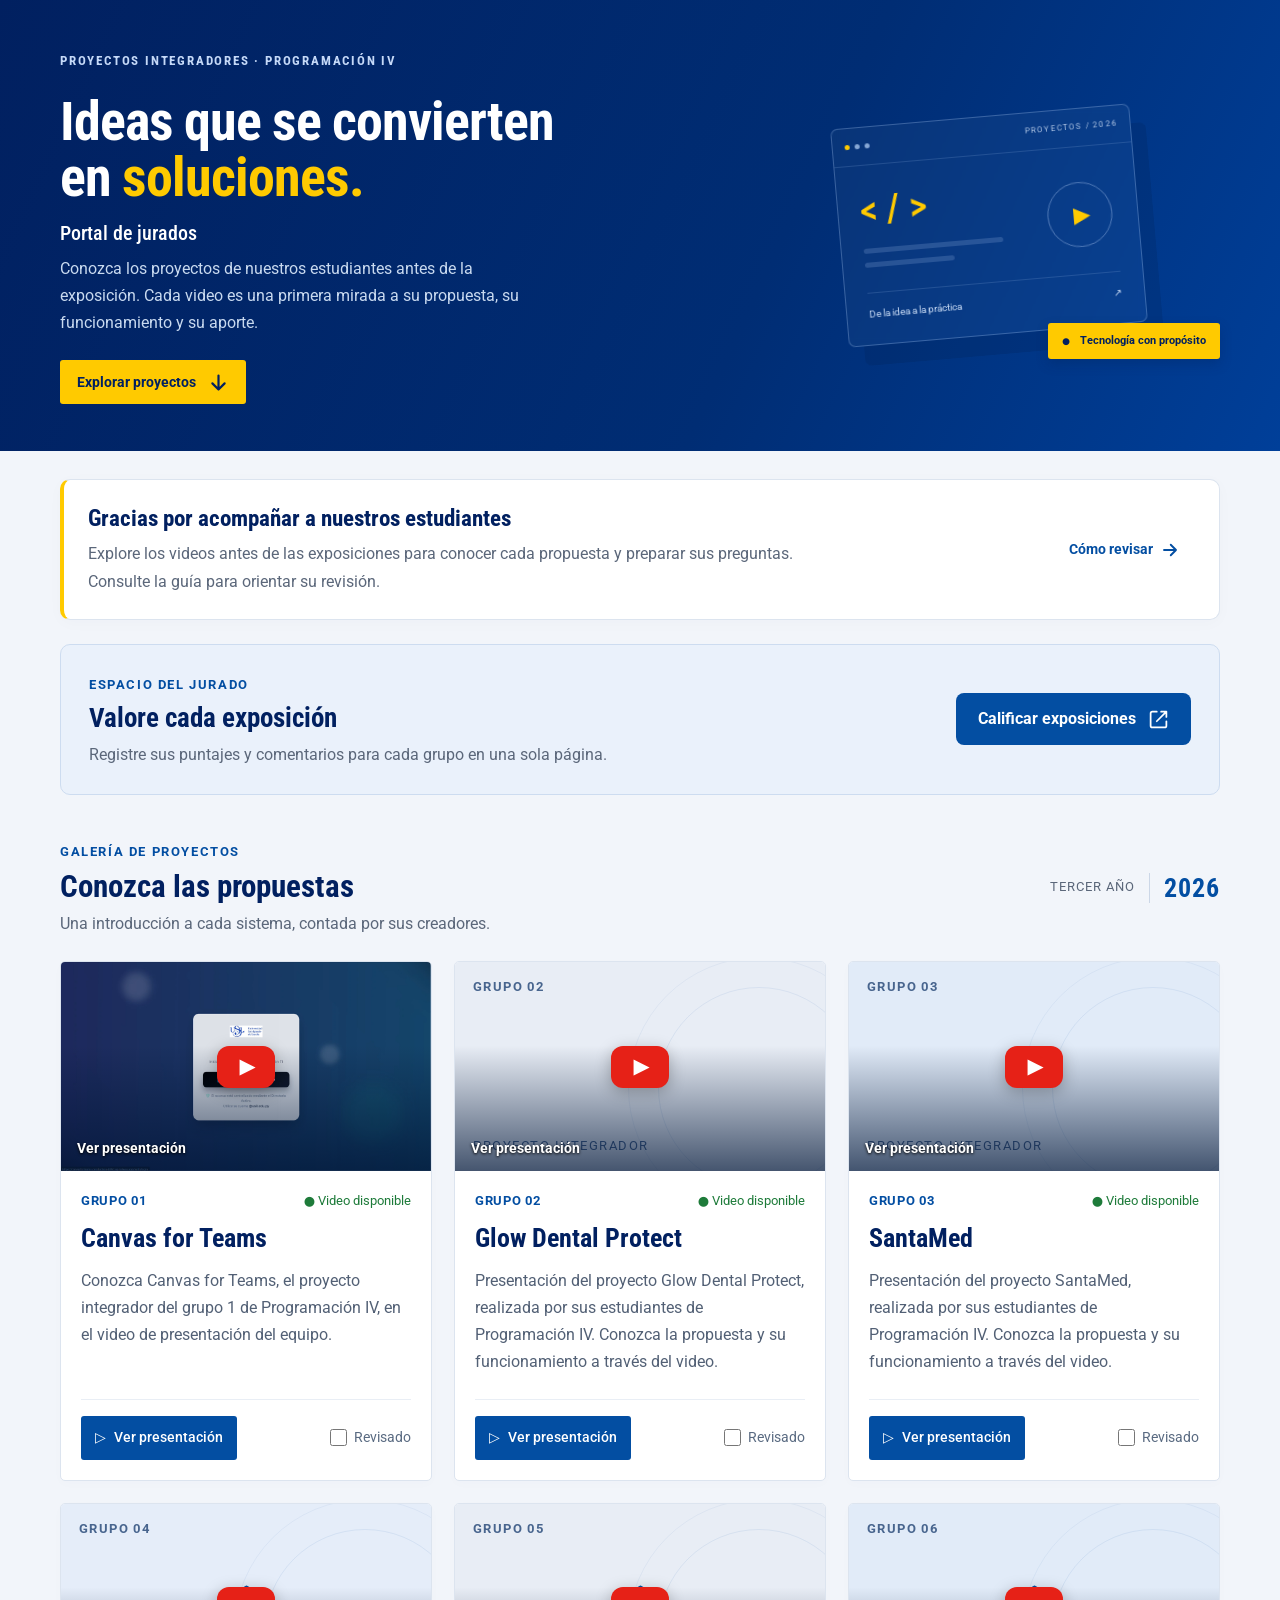
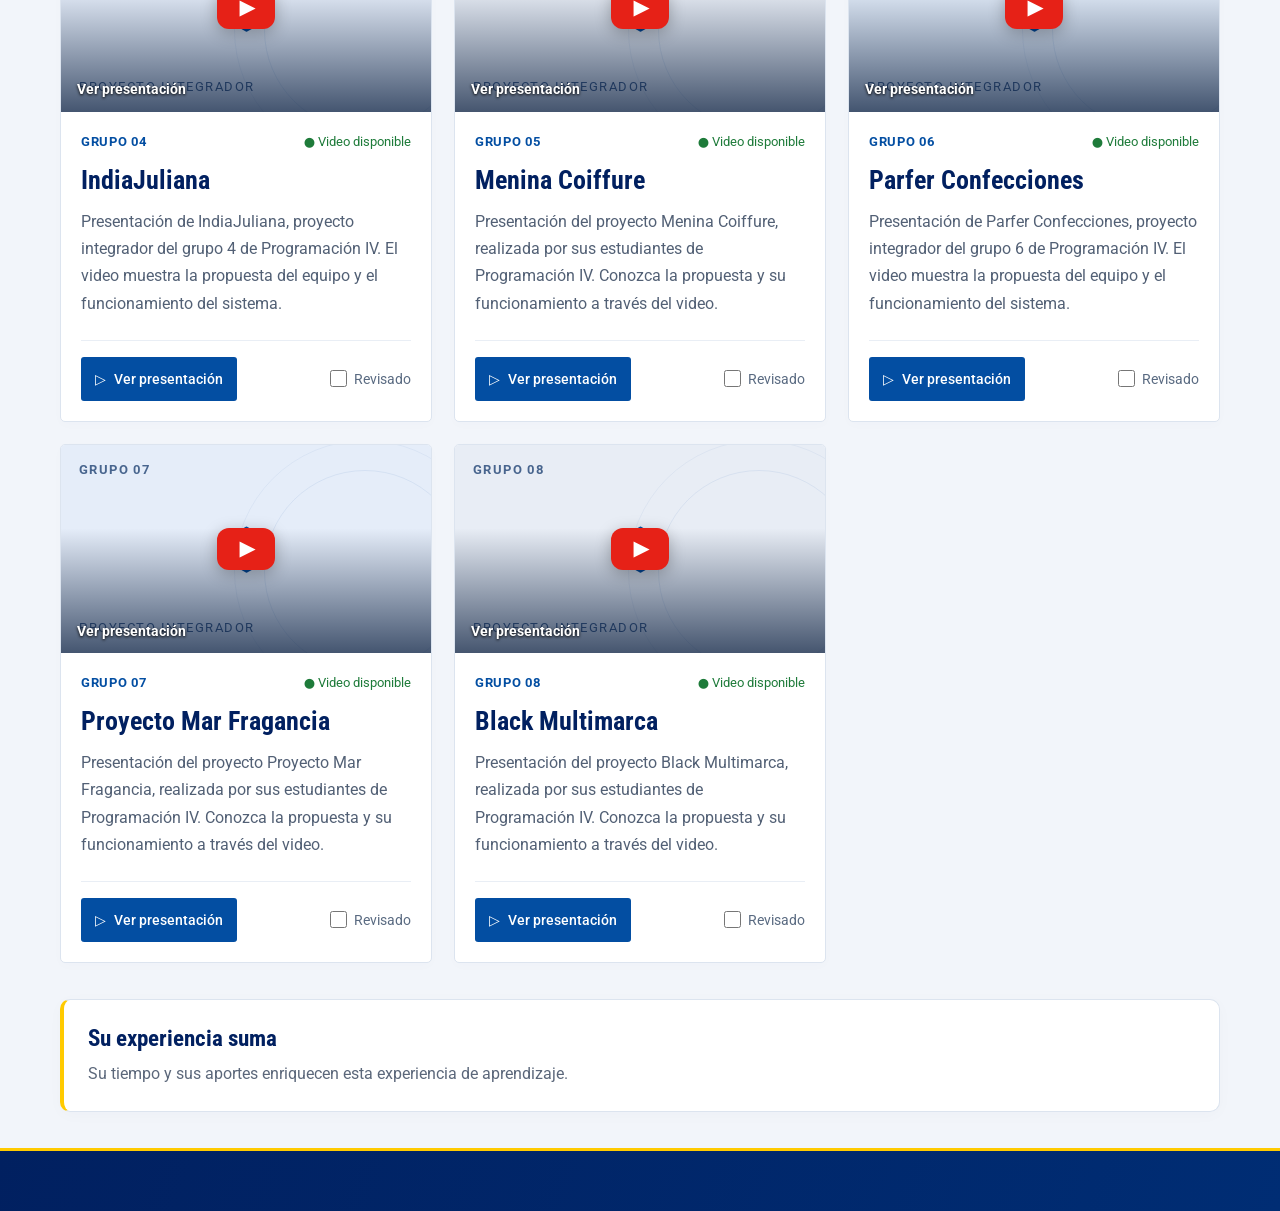
==== commit 3f6e09a8: "add calificar.html" ====
--- a/index.html
+++ b/index.html
@@ -17,6 +17,7 @@
       rel="stylesheet"
     />
     <link rel="stylesheet" href="style.css" />
+    <link rel="stylesheet" href="portal-evaluar.css" />
     <script src="proyectos.js" defer></script>
     <script src="app.js" defer></script>
   </head>
@@ -97,6 +98,18 @@
           </svg>
         </button>
       </section>
+      <section class="evaluation-access" aria-labelledby="evaluationTitle">
+        <div class="evaluation-access-copy">
+          <span class="overline">ESPACIO DEL JURADO</span>
+          <h2 id="evaluationTitle">Valore cada exposición</h2>
+          <p>Registre sus puntajes y comentarios para cada grupo en una sola página.</p>
+        </div>
+        <a class="evaluation-access-button" href="./calificar.html" target="_blank" rel="noopener" aria-describedby="evaluationNewTab">
+          Calificar exposiciones
+          <svg viewBox="0 0 24 24" fill="none" stroke="currentColor" stroke-width="2" stroke-linecap="round" stroke-linejoin="round" aria-hidden="true"><path d="M15 3h6v6m0-6L10 14"/><path d="M10 3H5a2 2 0 0 0-2 2v14a2 2 0 0 0 2 2h14a2 2 0 0 0 2-2v-5"/></svg>
+        </a>
+        <span id="evaluationNewTab" class="evaluation-sr">Se abre en una pestaña nueva.</span>
+      </section>
       <section
         id="proyectos"
         class="projects-section"
@@ -110,11 +123,6 @@
           </div>
           <span class="edition">TERCER AÑO <span>2026</span></span>
         </div>
-        <button type="button" class="primary-btn"
-                style="margin-bottom: 16px;"
-                onclick="document.getElementById('puntuarDialog').showModal()">
-          Puntuar exposición
-        </button>
         <div class="grid" id="grid"></div>
         <div id="empty" class="empty" hidden>
           <span aria-hidden="true">⌕</span>
@@ -197,20 +205,6 @@
         Si el video no permite reproducción aquí, ábralo en YouTube.
       </p>
     </dialog>
-    <dialog id="puntuarDialog" aria-labelledby="puntuarTitulo">
-      <div class="dialog-head">
-        <h2 id="puntuarTitulo">Puntuar exposición</h2>
-        <form method="dialog">
-          <button type="submit" class="close" aria-label="Cerrar">×</button>
-        </form>
-      </div>
-    
-      <iframe
-        src="https://docs.google.com/forms/d/e/1FAIpQLSdR0ZYP8LCxGL1gY2NQ-VBDWUqd1SmcbqAQcrM-Mvo_Klw4vw/viewform?embedded=true"
-        title="Formulario de evaluación de exposiciones"
-        loading="lazy"
-        style="display: block; width: 100%; height: 65dvh; border: 0;">
-      </iframe>
-    </dialog>
   </body>
 </html>
+
--- a/portal-evaluar.css
+++ b/portal-evaluar.css
@@ -0,0 +1,49 @@
+/* Acceso a evaluación; complementa style.css sin modificarlo. */
+.evaluation-access {
+  display: flex;
+  align-items: center;
+  justify-content: space-between;
+  gap: 28px;
+  margin-top: 24px;
+  padding: 26px 28px;
+  border: 1px solid #cddcf0;
+  border-radius: 10px;
+  background: #eaf1fb;
+}
+.evaluation-access-copy { min-width: 0; }
+.evaluation-access h2 {
+  margin: 6px 0;
+  color: var(--navy, #012060);
+  font: 700 27px/1.25 var(--cond, sans-serif);
+}
+.evaluation-access p {
+  margin: 0;
+  max-width: 620px;
+  color: var(--muted, #5b677a);
+  font-size: 16px;
+  line-height: 1.6;
+}
+.evaluation-access-button {
+  display: inline-flex;
+  justify-content: center;
+  align-items: center;
+  gap: 12px;
+  flex-shrink: 0;
+  padding: 15px 22px;
+  min-height: 52px;
+  border-radius: 8px;
+  background: var(--blue, #034ea2);
+  color: white;
+  font-size: 16px;
+  font-weight: 700;
+  line-height: 1.4;
+  text-align: center;
+  text-decoration: none;
+}
+.evaluation-access-button:hover { background: var(--navy, #012060); }
+.evaluation-access-button svg { width: 21px; height: 21px; flex: 0 0 21px; }
+.evaluation-sr { position: absolute; width: 1px; height: 1px; padding: 0; margin: -1px; overflow: hidden; clip-path: inset(50%); white-space: nowrap; border: 0; }
+@media (max-width: 800px) {
+  .evaluation-access { flex-direction: column; align-items: stretch; gap: 20px; padding: 22px; }
+  .evaluation-access-button { width: 100%; }
+}
